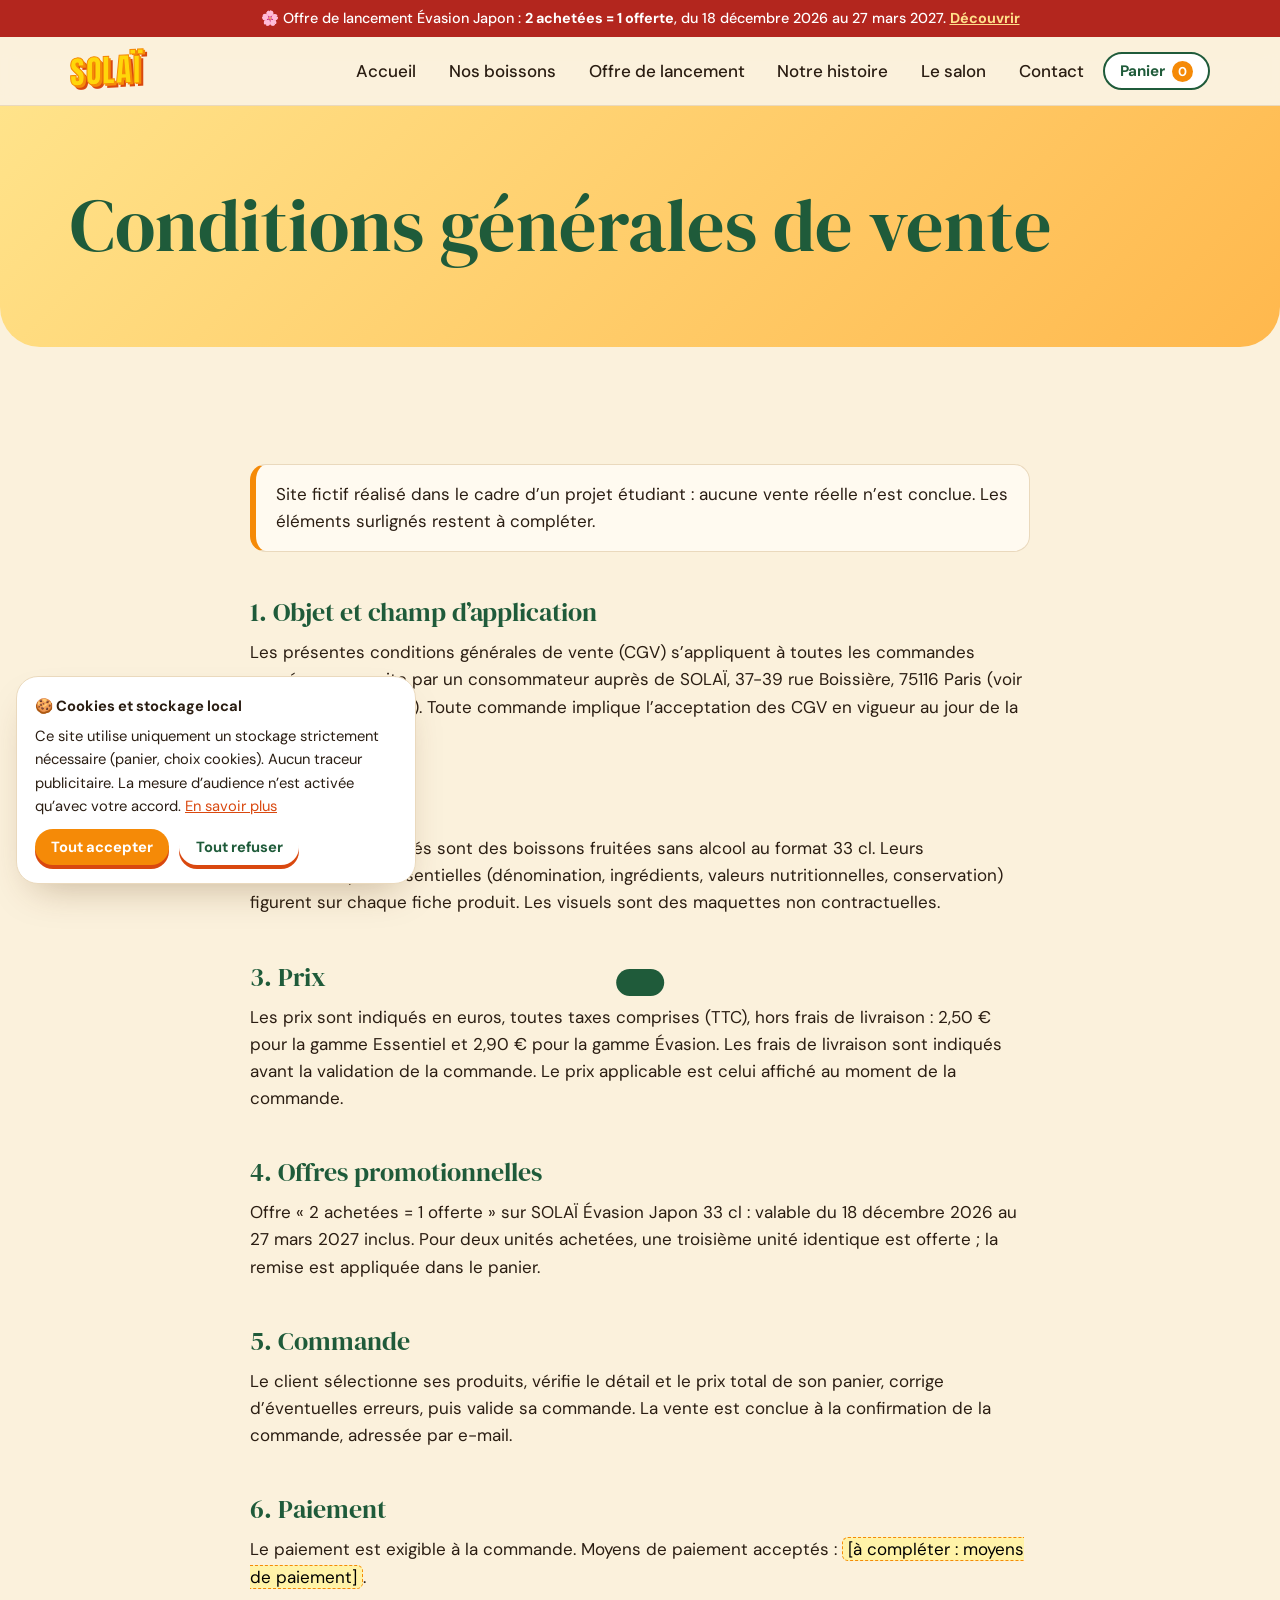
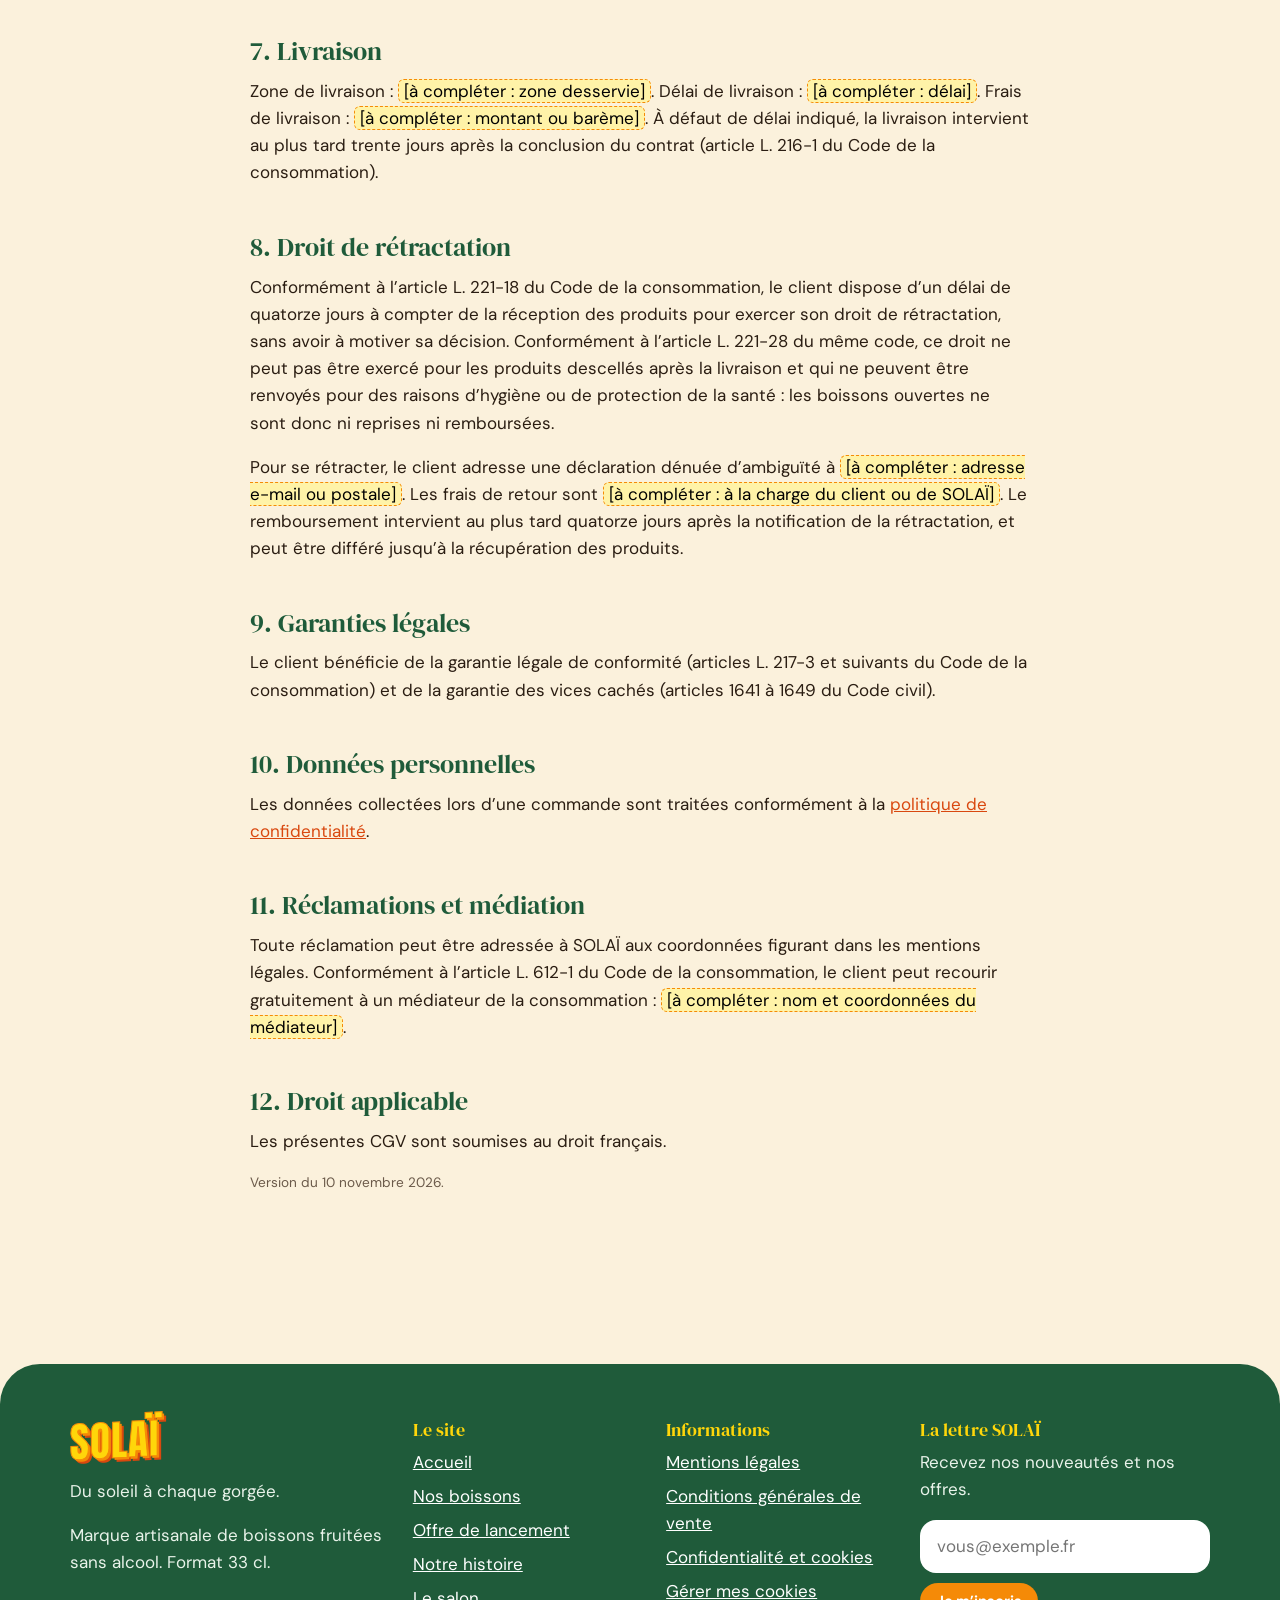
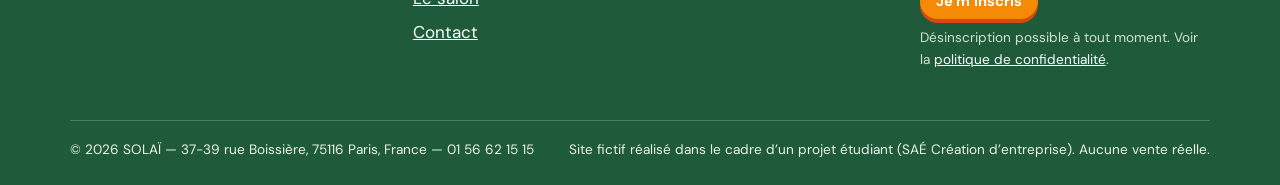
==== public/cgv.html @ 6171e7ef "Ajoute le site web SOLAÏ pour la mission 2 Site statique (accueil, boutique, fiches produit, offre d" ====
<!doctype html>
<html lang="fr">
<head>
<meta charset="utf-8">
<meta name="viewport" content="width=device-width,initial-scale=1">
<title>Conditions générales de vente | SOLAÏ</title>
<meta name="description" content="Conditions générales de vente du site SOLAÏ : prix, commande, livraison, rétractation, garanties.">
<meta name="theme-color" content="#f58a07">
<meta property="og:title" content="Conditions générales de vente | SOLAÏ">
<meta property="og:description" content="Conditions générales de vente du site SOLAÏ : prix, commande, livraison, rétractation, garanties.">
<meta property="og:image" content="assets/img/gamme.jpg">
<meta property="og:type" content="website">
<link rel="icon" href="assets/img/favicon.svg" type="image/svg+xml">
<link rel="preload" href="assets/fonts/dm-serif-display-latin-400-normal.woff2" as="font" type="font/woff2" crossorigin>
<link rel="stylesheet" href="assets/css/style.css">
</head>
<body data-page="">
<main id="contenu">
<section class="titre-page"><div class="wrap"><h1>Conditions générales de vente</h1></div></section>
<section class="section"><div class="wrap prose">
<div class="encart">Site fictif réalisé dans le cadre d’un projet étudiant : aucune vente réelle n’est conclue. Les éléments surlignés restent à compléter.</div>
<h2>1. Objet et champ d’application</h2>
<p>Les présentes conditions générales de vente (CGV) s’appliquent à toutes les commandes passées sur ce site par un consommateur auprès de SOLAÏ, 37-39 rue Boissière, 75116 Paris (voir les <a href="mentions-legales.html">mentions légales</a>). Toute commande implique l’acceptation des CGV en vigueur au jour de la commande.</p>
<h2>2. Produits</h2>
<p>Les produits proposés sont des boissons fruitées sans alcool au format 33 cl. Leurs caractéristiques essentielles (dénomination, ingrédients, valeurs nutritionnelles, conservation) figurent sur chaque fiche produit. Les visuels sont des maquettes non contractuelles.</p>
<h2>3. Prix</h2>
<p>Les prix sont indiqués en euros, toutes taxes comprises (TTC), hors frais de livraison : 2,50 € pour la gamme Essentiel et 2,90 € pour la gamme Évasion. Les frais de livraison sont indiqués avant la validation de la commande. Le prix applicable est celui affiché au moment de la commande.</p>
<h2>4. Offres promotionnelles</h2>
<p>Offre « 2 achetées = 1 offerte » sur SOLAÏ Évasion Japon 33 cl : valable du 18 décembre 2026 au 27 mars 2027 inclus. Pour deux unités achetées, une troisième unité identique est offerte ; la remise est appliquée dans le panier.</p>
<h2>5. Commande</h2>
<p>Le client sélectionne ses produits, vérifie le détail et le prix total de son panier, corrige d’éventuelles erreurs, puis valide sa commande. La vente est conclue à la confirmation de la commande, adressée par e-mail.</p>
<h2>6. Paiement</h2>
<p>Le paiement est exigible à la commande. Moyens de paiement acceptés : <mark class="todo">[à compléter : moyens de paiement]</mark>.</p>
<h2>7. Livraison</h2>
<p>Zone de livraison : <mark class="todo">[à compléter : zone desservie]</mark>. Délai de livraison : <mark class="todo">[à compléter : délai]</mark>. Frais de livraison : <mark class="todo">[à compléter : montant ou barème]</mark>. À défaut de délai indiqué, la livraison intervient au plus tard trente jours après la conclusion du contrat (article L. 216-1 du Code de la consommation).</p>
<h2>8. Droit de rétractation</h2>
<p>Conformément à l’article L. 221-18 du Code de la consommation, le client dispose d’un délai de quatorze jours à compter de la réception des produits pour exercer son droit de rétractation, sans avoir à motiver sa décision. Conformément à l’article L. 221-28 du même code, ce droit ne peut pas être exercé pour les produits descellés après la livraison et qui ne peuvent être renvoyés pour des raisons d’hygiène ou de protection de la santé : les boissons ouvertes ne sont donc ni reprises ni remboursées.</p>
<p>Pour se rétracter, le client adresse une déclaration dénuée d’ambiguïté à <mark class="todo">[à compléter : adresse e-mail ou postale]</mark>. Les frais de retour sont <mark class="todo">[à compléter : à la charge du client ou de SOLAÏ]</mark>. Le remboursement intervient au plus tard quatorze jours après la notification de la rétractation, et peut être différé jusqu’à la récupération des produits.</p>
<h2>9. Garanties légales</h2>
<p>Le client bénéficie de la garantie légale de conformité (articles L. 217-3 et suivants du Code de la consommation) et de la garantie des vices cachés (articles 1641 à 1649 du Code civil).</p>
<h2>10. Données personnelles</h2>
<p>Les données collectées lors d’une commande sont traitées conformément à la <a href="confidentialite.html">politique de confidentialité</a>.</p>
<h2>11. Réclamations et médiation</h2>
<p>Toute réclamation peut être adressée à SOLAÏ aux coordonnées figurant dans les mentions légales. Conformément à l’article L. 612-1 du Code de la consommation, le client peut recourir gratuitement à un médiateur de la consommation : <mark class="todo">[à compléter : nom et coordonnées du médiateur]</mark>.</p>
<h2>12. Droit applicable</h2>
<p>Les présentes CGV sont soumises au droit français.</p>
<p class="note">Version du 10 novembre 2026.</p>
</div></section>
</main>
<script src="assets/js/data.js"></script>
<script src="assets/js/site.js"></script>
</body>
</html>
---- public/assets/css/style.css ----
/* SOLAÏ — feuille de style. Charte : couleurs solaires, fond crème, formes arrondies. */
@font-face{font-family:"Anton";src:url("../fonts/anton-latin-400-normal.woff2") format("woff2");font-display:swap}
@font-face{font-family:"DM Serif Display";src:url("../fonts/dm-serif-display-latin-400-normal.woff2") format("woff2");font-display:swap}
@font-face{font-family:"DM Sans";font-weight:400;src:url("../fonts/dm-sans-latin-400-normal.woff2") format("woff2");font-display:swap}
@font-face{font-family:"DM Sans";font-weight:500;src:url("../fonts/dm-sans-latin-500-normal.woff2") format("woff2");font-display:swap}
@font-face{font-family:"DM Sans";font-weight:700;src:url("../fonts/dm-sans-latin-700-normal.woff2") format("woff2");font-display:swap}

:root{
  --creme:#fbf1dc; --creme-2:#f8e7d1; --papier:#fffaf0;
  --soleil:#ffd60a; --orange:#f58a07; --orange-fonce:#d9480f;
  --rouge:#b3261e; --vert:#1f5b3a; --feuille:#3fa34d;
  --encre:#2a1d12; --encre-2:#6b5a4a; --trait:#ead9bd;
  --accent:var(--orange); --accent-fonce:var(--orange-fonce); --teinte:#ffe9b0;
  --rayon:28px; --ombre:0 18px 40px -18px rgba(90,50,10,.35);
  --max:1180px;
}
*{box-sizing:border-box}
[hidden]{display:none!important}
html{scroll-behavior:smooth}
body{margin:0;font-family:"DM Sans",system-ui,sans-serif;color:var(--encre);background:var(--creme);line-height:1.6;font-size:17px;overflow-x:hidden}
img{max-width:100%;height:auto;display:block}
a{color:var(--orange-fonce)}
h1,h2,h3{font-family:"DM Serif Display",Georgia,serif;font-weight:400;line-height:1.1;margin:0 0 .5em;color:var(--vert);text-wrap:balance}
h1{font-size:clamp(2.4rem,6vw,4.6rem)}
h2{font-size:clamp(1.9rem,4vw,3rem)}
h3{font-size:1.4rem}
p{margin:0 0 1em}
.wrap{max-width:var(--max);margin:0 auto;padding:0 20px}
.section{padding:clamp(48px,8vw,96px) 0}
.surtitre{font-family:"DM Sans";text-transform:uppercase;letter-spacing:.28em;font-size:.78rem;font-weight:700;color:var(--orange-fonce);display:block;margin-bottom:.8em}
.chapo{font-size:1.15rem;color:var(--encre-2);max-width:62ch}
.centre{text-align:center}.centre .chapo{margin-inline:auto}
.sr-only{position:absolute;width:1px;height:1px;overflow:hidden;clip:rect(0 0 0 0)}
:focus-visible{outline:3px solid var(--vert);outline-offset:3px;border-radius:6px}
.skip{position:absolute;left:-999px;top:8px;background:#fff;padding:10px 16px;border-radius:10px;z-index:200}
.skip:focus{left:8px}

/* Boutons */
.btn{display:inline-flex;align-items:center;justify-content:center;gap:.5em;border:0;cursor:pointer;font:700 1rem "DM Sans",sans-serif;padding:.85em 1.5em;border-radius:999px;text-decoration:none;background:var(--accent);color:#fff;box-shadow:0 6px 0 var(--accent-fonce);transition:transform .15s,box-shadow .15s}
.btn:hover{transform:translateY(-2px);box-shadow:0 8px 0 var(--accent-fonce)}
.btn:active{transform:translateY(4px);box-shadow:0 2px 0 var(--accent-fonce)}
.btn.clair{background:#fff;color:var(--vert);box-shadow:0 6px 0 var(--trait)}
.btn.vert{background:var(--vert);box-shadow:0 6px 0 #123924}
.btn.petit{padding:.55em 1.1em;font-size:.92rem;box-shadow:0 4px 0 var(--accent-fonce)}
.btn[disabled]{opacity:.5;cursor:not-allowed}

/* Bandeau offre + en-tête */
.bandeau{background:var(--rouge);color:#fff;text-align:center;font-size:.9rem;padding:.5em 1em;font-weight:500}
.bandeau a{color:#ffe08a;font-weight:700}
.entete{position:sticky;top:0;z-index:50;background:rgba(251,241,220,.92);backdrop-filter:blur(10px);border-bottom:1px solid var(--trait)}
.entete .wrap{display:flex;align-items:center;gap:20px;min-height:68px}
.marque{font-family:"Anton",Impact,sans-serif;font-size:2rem;letter-spacing:.02em;text-decoration:none;color:var(--soleil);-webkit-text-stroke:1px var(--orange);text-shadow:2px 2px 0 var(--orange),4px 4px 0 var(--orange-fonce);line-height:1;transform:skewY(-3deg);display:inline-block}
.nav{display:flex;gap:4px;margin-left:auto;align-items:center}
.nav a{text-decoration:none;color:var(--encre);font-weight:500;padding:.5em .85em;border-radius:999px}
.nav a:hover,.nav a[aria-current=page]{background:var(--teinte);color:var(--vert)}
.panier-btn{position:relative;border:2px solid var(--vert);background:#fff;color:var(--vert);border-radius:999px;padding:.45em 1em;font:700 .95rem "DM Sans";cursor:pointer;display:flex;gap:.5em;align-items:center}
.panier-btn .nb{background:var(--orange);color:#fff;border-radius:999px;min-width:1.6em;height:1.6em;display:grid;place-items:center;font-size:.8rem}
.burger{display:none;border:0;background:none;font-size:1.7rem;cursor:pointer;color:var(--vert);margin-left:auto}
@media(max-width:900px){
  .burger{display:block}
  .nav{position:absolute;top:100%;left:0;right:0;background:var(--creme);flex-direction:column;align-items:stretch;padding:12px 20px 20px;border-bottom:1px solid var(--trait);display:none;margin:0}
  .nav.ouvert{display:flex}
  .nav a{padding:.8em 1em}
}

/* Héros */
.heros{position:relative;overflow:hidden;background:radial-gradient(circle at 78% 30%,#ffe27a 0,#ffc93c 22%,#f9a62b 45%,#f58a07 75%);color:var(--encre)}
.heros::after{content:"";position:absolute;inset:auto 0 -1px 0;height:70px;background:var(--creme);clip-path:ellipse(60% 100% at 50% 100%)}
.heros .wrap{display:grid;grid-template-columns:1.05fr 1fr;gap:30px;align-items:center;padding-block:clamp(40px,7vw,90px) clamp(90px,10vw,140px);position:relative;z-index:1}
.heros h1{color:#fff;text-shadow:0 3px 0 rgba(160,60,0,.35)}
.heros h1 em{font-style:normal;color:var(--vert);text-shadow:none}
.heros p{font-size:1.2rem;max-width:44ch;color:#4a2a05;font-weight:500}
.heros .actions{display:flex;gap:14px;flex-wrap:wrap;margin-top:1.4em}
.soleil{position:absolute;right:-12%;top:-30%;width:70vmin;aspect-ratio:1;border-radius:50%;background:repeating-conic-gradient(rgba(255,255,255,.22) 0 8deg,transparent 8deg 20deg);animation:tourne 60s linear infinite;pointer-events:none}
@keyframes tourne{to{transform:rotate(360deg)}}
.heros-visuel{position:relative;display:grid;place-items:center;min-height:340px}
.heros-visuel .logo{width:min(34%,180px);position:absolute;top:-4%;left:-2%;transform:rotate(-8deg);filter:drop-shadow(0 8px 10px rgba(120,50,0,.35));z-index:2}
.heros-visuel .canette{width:min(88%,460px);border-radius:50%;animation:flotte 5s ease-in-out infinite;filter:drop-shadow(0 30px 30px rgba(120,50,0,.4))}
@keyframes flotte{50%{transform:translateY(-14px) rotate(2deg)}}
@media(max-width:820px){.heros .wrap{grid-template-columns:1fr}.heros-visuel{order:-1;min-height:260px}.heros-visuel .canette{width:min(70%,320px)}.heros-visuel .logo{display:none}}

/* Visuel produit : fond des maquettes fondu dans la carte */
.pastille{background:var(--creme-2);border-radius:50%;aspect-ratio:1;overflow:hidden;display:grid;place-items:center}
.pastille img{width:100%;height:100%;object-fit:cover;mix-blend-mode:multiply}

/* Défilant */
.defile{background:var(--vert);color:var(--soleil);overflow:hidden;white-space:nowrap;padding:.7em 0;font-family:"Anton";letter-spacing:.12em;font-size:1.1rem;text-transform:uppercase}
.defile div{display:inline-block;animation:defile 28s linear infinite}
.defile span{margin:0 1.2em}
@keyframes defile{to{transform:translateX(-50%)}}

/* Grilles & cartes */
.grille{display:grid;gap:26px;grid-template-columns:repeat(auto-fill,minmax(250px,1fr))}
.carte{background:var(--papier);border:1px solid var(--trait);border-radius:var(--rayon);padding:22px;display:flex;flex-direction:column;position:relative;transition:transform .25s,box-shadow .25s;box-shadow:0 2px 0 var(--trait)}
.carte:hover{transform:translateY(-6px) rotate(-.6deg);box-shadow:var(--ombre)}
.carte .pastille{margin-bottom:16px;background:var(--creme-2)}
.carte:hover .pastille img{transform:scale(1.06) rotate(3deg)}
.carte .pastille img{transition:transform .4s}
.carte h3{margin:0;color:var(--c,var(--vert));font-size:1.6rem}
.carte h3 a{color:inherit;text-decoration:none}
.carte h3 a::after{content:"";position:absolute;inset:0;border-radius:var(--rayon)}
.carte .gamme{font-size:.72rem;letter-spacing:.3em;text-transform:uppercase;font-weight:700;color:var(--encre-2)}
.carte .saveurs{color:var(--encre-2);font-size:.95rem;margin:.3em 0 1em}
.carte .bas{margin-top:auto;display:flex;align-items:center;justify-content:space-between;gap:10px}
.carte .bas .btn{position:relative;z-index:2}
.prix{font-family:"DM Serif Display";font-size:1.5rem;color:var(--encre)}
.prix small{font:500 .7rem "DM Sans";color:var(--encre-2);margin-left:.3em}
.badge{position:absolute;top:14px;right:14px;z-index:2;background:var(--rouge);color:#fff;font-weight:700;font-size:.78rem;padding:.4em .8em;border-radius:999px;transform:rotate(6deg)}
.filtres{display:flex;gap:10px;flex-wrap:wrap;margin:26px 0}
.filtres button{border:2px solid var(--vert);background:transparent;color:var(--vert);padding:.5em 1.2em;border-radius:999px;font:700 .95rem "DM Sans";cursor:pointer}
.filtres button[aria-pressed=true]{background:var(--vert);color:#fff}

/* Deux gammes */
.duo{display:grid;grid-template-columns:1fr 1fr;gap:26px}
.duo article{border-radius:var(--rayon);padding:34px;position:relative;overflow:hidden;min-height:300px}
.duo .ess{background:linear-gradient(140deg,#ffe38a,#ffb84d)}
.duo .eva{background:linear-gradient(140deg,#f6c1cf,#b98bd6 60%,#6b2a78);color:#fff}
.duo .eva h3,.duo .eva .surtitre{color:#fff}
.duo h3{font-size:2.2rem}
.duo p{max-width:30ch}
.duo img{position:absolute;right:-30px;bottom:-40px;width:210px;border-radius:50%;transform:rotate(8deg);box-shadow:var(--ombre)}
@media(max-width:760px){.duo{grid-template-columns:1fr}.duo img{width:150px}}

/* Valeurs */
.valeurs{display:grid;gap:20px;grid-template-columns:repeat(auto-fit,minmax(220px,1fr))}
.valeur{background:var(--papier);border-radius:var(--rayon);padding:26px;border:1px solid var(--trait)}
.valeur .ico{font-size:2rem;width:60px;height:60px;border-radius:50%;background:var(--teinte);display:grid;place-items:center;margin-bottom:12px}
.valeur h3{margin-bottom:.3em}

/* Bloc offre */
.offre{background:linear-gradient(135deg,#ffd9e3,#f7a8bb);border-radius:calc(var(--rayon)*1.4);padding:clamp(26px,5vw,56px);display:grid;grid-template-columns:1fr 1.1fr;gap:30px;align-items:center;position:relative;overflow:hidden}
.offre h2{color:var(--rouge)}
.offre .macaron{position:absolute;top:22px;left:22px;width:118px;aspect-ratio:1;border-radius:50%;background:var(--rouge);color:#fff;display:grid;place-items:center;text-align:center;font-family:"Anton";line-height:1.05;font-size:1.15rem;transform:rotate(-12deg);box-shadow:0 0 0 6px #fff,0 0 0 9px var(--rouge);z-index:2}
.offre .accroche{display:inline-block;background:var(--rouge);color:#fff;border-radius:999px;padding:.5em 1.2em;font-weight:700;margin-bottom:1em}
.offre .pastille{background:#fbe9de;max-width:400px;margin:auto}
.compte{display:flex;gap:12px;margin:1.2em 0;flex-wrap:wrap}
.compte div{background:#fff;border-radius:18px;padding:.6em .9em;min-width:74px;text-align:center}
.compte b{font-family:"Anton";font-size:2rem;display:block;color:var(--rouge);line-height:1}
.compte span{font-size:.72rem;text-transform:uppercase;letter-spacing:.12em;color:var(--encre-2)}
.petale{position:absolute;top:-30px;width:14px;height:18px;background:#fff;border-radius:80% 10% 80% 10%;opacity:.8;animation:tombe linear infinite;pointer-events:none}
@keyframes tombe{to{transform:translate(-80px,700px) rotate(520deg)}}
@media(max-width:820px){.offre{grid-template-columns:1fr}.offre .macaron{width:92px;font-size:.95rem}}

/* Quiz */
.quiz{background:var(--vert);color:#fff;border-radius:calc(var(--rayon)*1.4);padding:clamp(26px,5vw,56px)}
.quiz h2,.quiz h3{color:var(--soleil)}
.quiz .reponses{display:grid;gap:12px;grid-template-columns:repeat(auto-fit,minmax(200px,1fr));margin-top:1em}
.quiz .reponses button{background:rgba(255,255,255,.1);color:#fff;border:2px solid rgba(255,255,255,.4);border-radius:20px;padding:1em;font:500 1rem "DM Sans";cursor:pointer;text-align:left}
.quiz .reponses button:hover{background:var(--soleil);color:var(--vert);border-color:var(--soleil)}
.quiz .progres{height:8px;background:rgba(255,255,255,.2);border-radius:99px;overflow:hidden;margin:1em 0}
.quiz .progres i{display:block;height:100%;background:var(--soleil);transition:width .3s}
.quiz .resultat{display:grid;grid-template-columns:200px 1fr;gap:26px;align-items:center}
@media(max-width:640px){.quiz .resultat{grid-template-columns:1fr}.quiz .resultat .pastille{max-width:200px}}

/* Fiche produit */
.fiche{display:grid;grid-template-columns:1fr 1fr;gap:clamp(24px,5vw,60px);align-items:start;padding-block:40px}
.fiche-visuel{position:sticky;top:90px}
.fiche-visuel .pastille{background:var(--teinte-produit,var(--creme-2));max-width:480px;margin:auto;box-shadow:var(--ombre)}
.vues{display:flex;gap:10px;justify-content:center;margin-top:16px}
.vues button{border:2px solid var(--trait);background:#fff;border-radius:999px;padding:.4em 1em;font:700 .85rem "DM Sans";cursor:pointer}
.vues button[aria-pressed=true]{border-color:var(--c);background:var(--c);color:#fff}
.fiche h1{color:var(--c);font-size:clamp(2.4rem,5vw,3.6rem);margin-bottom:.1em}
.fiche .gamme{letter-spacing:.35em;text-transform:uppercase;font-size:.8rem;font-weight:700;color:var(--encre-2)}
.puces{display:flex;gap:8px;flex-wrap:wrap;margin:1em 0}
.puces span{background:var(--teinte-produit,var(--teinte));border-radius:999px;padding:.3em .9em;font-size:.88rem;font-weight:500}
.achat{display:flex;gap:16px;align-items:center;flex-wrap:wrap;margin:1.4em 0;padding:18px;background:var(--papier);border:1px solid var(--trait);border-radius:var(--rayon)}
.qte{display:inline-flex;align-items:center;border:2px solid var(--trait);border-radius:999px;background:#fff}
.qte button{border:0;background:none;width:38px;height:38px;font-size:1.2rem;cursor:pointer;color:var(--vert)}
.qte output{min-width:2ch;text-align:center;font-weight:700}
details{border-top:1px solid var(--trait);padding:.9em 0}
details summary{cursor:pointer;font-weight:700;color:var(--vert);list-style:none;display:flex;justify-content:space-between}
details summary::after{content:"+";font-size:1.3rem}
details[open] summary::after{content:"–"}
details>*:not(summary){margin-top:.8em}
table.nutri{width:100%;border-collapse:collapse;font-size:.95rem}
table.nutri th,table.nutri td{border-bottom:1px solid var(--trait);padding:.45em .3em;text-align:left;font-weight:400}
table.nutri td:last-child,table.nutri th:last-child{text-align:right}
table.nutri thead th{font-weight:700}
table.nutri .sous th{padding-left:1.4em;color:var(--encre-2)}
.note{font-size:.85rem;color:var(--encre-2)}
@media(max-width:820px){.fiche{grid-template-columns:1fr}.fiche-visuel{position:static}}
.fil{font-size:.88rem;color:var(--encre-2);padding-top:22px}
.fil a{color:inherit}

/* Pages de contenu */
.titre-page{background:linear-gradient(135deg,#ffe38a,#ffb84d);padding:clamp(40px,7vw,80px) 0;border-radius:0 0 40px 40px}
.titre-page h1{color:var(--vert);margin:0}
.prose{max-width:820px}
.prose h2{font-size:1.6rem;margin-top:1.8em}
.prose li{margin-bottom:.4em}
mark.todo{background:#fff3a8;border:1px dashed var(--orange);padding:0 .3em;border-radius:6px}
.encart{background:var(--papier);border:1px solid var(--trait);border-left:6px solid var(--orange);border-radius:16px;padding:16px 20px;margin:1.2em 0}
.deux{display:grid;grid-template-columns:1fr 1fr;gap:clamp(24px,5vw,60px);align-items:center}
@media(max-width:820px){.deux{grid-template-columns:1fr}}
.photo{border-radius:var(--rayon);box-shadow:var(--ombre)}
.etapes{counter-reset:e;display:grid;gap:18px;grid-template-columns:repeat(auto-fit,minmax(230px,1fr));padding:0;list-style:none}
.etapes li{counter-increment:e;background:var(--papier);border:1px solid var(--trait);border-radius:var(--rayon);padding:24px}
.etapes li::before{content:counter(e);font-family:"Anton";font-size:2.4rem;color:var(--orange);display:block;line-height:1}

/* Formulaires */
form.f{display:grid;gap:14px;max-width:560px}
label{font-weight:700;font-size:.92rem;display:grid;gap:6px}
input,textarea,select{font:inherit;padding:.75em 1em;border:2px solid var(--trait);border-radius:16px;background:#fff;color:var(--encre);width:100%}
input:focus,textarea:focus,select:focus{border-color:var(--orange);outline:0}
label.case{display:flex;gap:10px;align-items:flex-start;font-weight:400}
label.case input{width:auto;margin-top:.3em}
.ok{background:#e3f4e1;border:1px solid var(--feuille);border-radius:16px;padding:14px 18px;color:#174d24}
.ligne{display:flex;gap:10px;flex-wrap:wrap}
.ligne input{flex:1;min-width:200px}

/* Panier */
.voile{position:fixed;inset:0;background:rgba(42,29,18,.5);opacity:0;pointer-events:none;transition:.25s;z-index:90}
.voile.ouvert{opacity:1;pointer-events:auto}
.tiroir{position:fixed;top:0;right:0;bottom:0;width:min(440px,100%);background:var(--creme);z-index:100;transform:translateX(105%);transition:transform .3s;display:flex;flex-direction:column;visibility:hidden}
.tiroir.ouvert{transform:none;visibility:visible;box-shadow:-20px 0 50px rgba(0,0,0,.2)}
.tiroir header{display:flex;justify-content:space-between;align-items:center;padding:18px 22px;border-bottom:1px solid var(--trait)}
.tiroir header h2{font-size:1.6rem;margin:0}
.fermer{border:0;background:none;font-size:1.8rem;cursor:pointer;color:var(--vert);line-height:1}
.tiroir .contenu{flex:1;overflow:auto;padding:16px 22px}
.tiroir footer{padding:18px 22px;border-top:1px solid var(--trait);background:var(--papier)}
.ligne-panier{display:grid;grid-template-columns:64px 1fr auto;gap:12px;align-items:center;padding:12px 0;border-bottom:1px dashed var(--trait)}
.ligne-panier .pastille{width:64px}
.ligne-panier b{display:block}
.ligne-panier .qte button{width:30px;height:30px}
.total{display:flex;justify-content:space-between;margin:.25em 0}
.total.gros{font-family:"DM Serif Display";font-size:1.4rem}
.total.remise{color:var(--rouge);font-weight:700}
.toast{position:fixed;left:50%;bottom:24px;transform:translate(-50%,120px);background:var(--vert);color:#fff;padding:.8em 1.4em;border-radius:999px;z-index:120;transition:transform .3s;font-weight:500;max-width:90vw}
.toast.vu{transform:translate(-50%,0)}

/* Cookies */
.cookies{position:fixed;left:16px;bottom:16px;max-width:400px;background:#fff;border:1px solid var(--trait);border-radius:22px;padding:18px;box-shadow:var(--ombre);z-index:80;font-size:.92rem}
.cookies .ligne{margin-top:10px}

/* Pied */
.pied{background:var(--vert);color:#e9f3ea;margin-top:60px;padding:56px 0 24px;border-radius:40px 40px 0 0}
.pied a{color:#fff}
.pied .cols{display:grid;gap:30px;grid-template-columns:1.4fr 1fr 1fr 1.3fr}
.pied h3{color:var(--soleil);font-size:1.15rem}
.pied ul{list-style:none;padding:0;margin:0}
.pied li{margin-bottom:.4em}
.pied .marque{font-size:2.6rem;margin-bottom:.4em}
.pied input{border:0}
.pied .bas{border-top:1px solid rgba(255,255,255,.2);margin-top:36px;padding-top:18px;font-size:.85rem;display:flex;justify-content:space-between;gap:12px;flex-wrap:wrap}
@media(max-width:860px){.pied .cols{grid-template-columns:1fr 1fr}}
@media(max-width:520px){.pied .cols{grid-template-columns:1fr}}

/* Apparition au défilement */
.reveler{opacity:0;transform:translateY(26px);transition:opacity .6s,transform .6s}
.reveler.vu{opacity:1;transform:none}
@media(prefers-reduced-motion:reduce){*{animation:none!important;transition:none!important}.reveler{opacity:1;transform:none}}
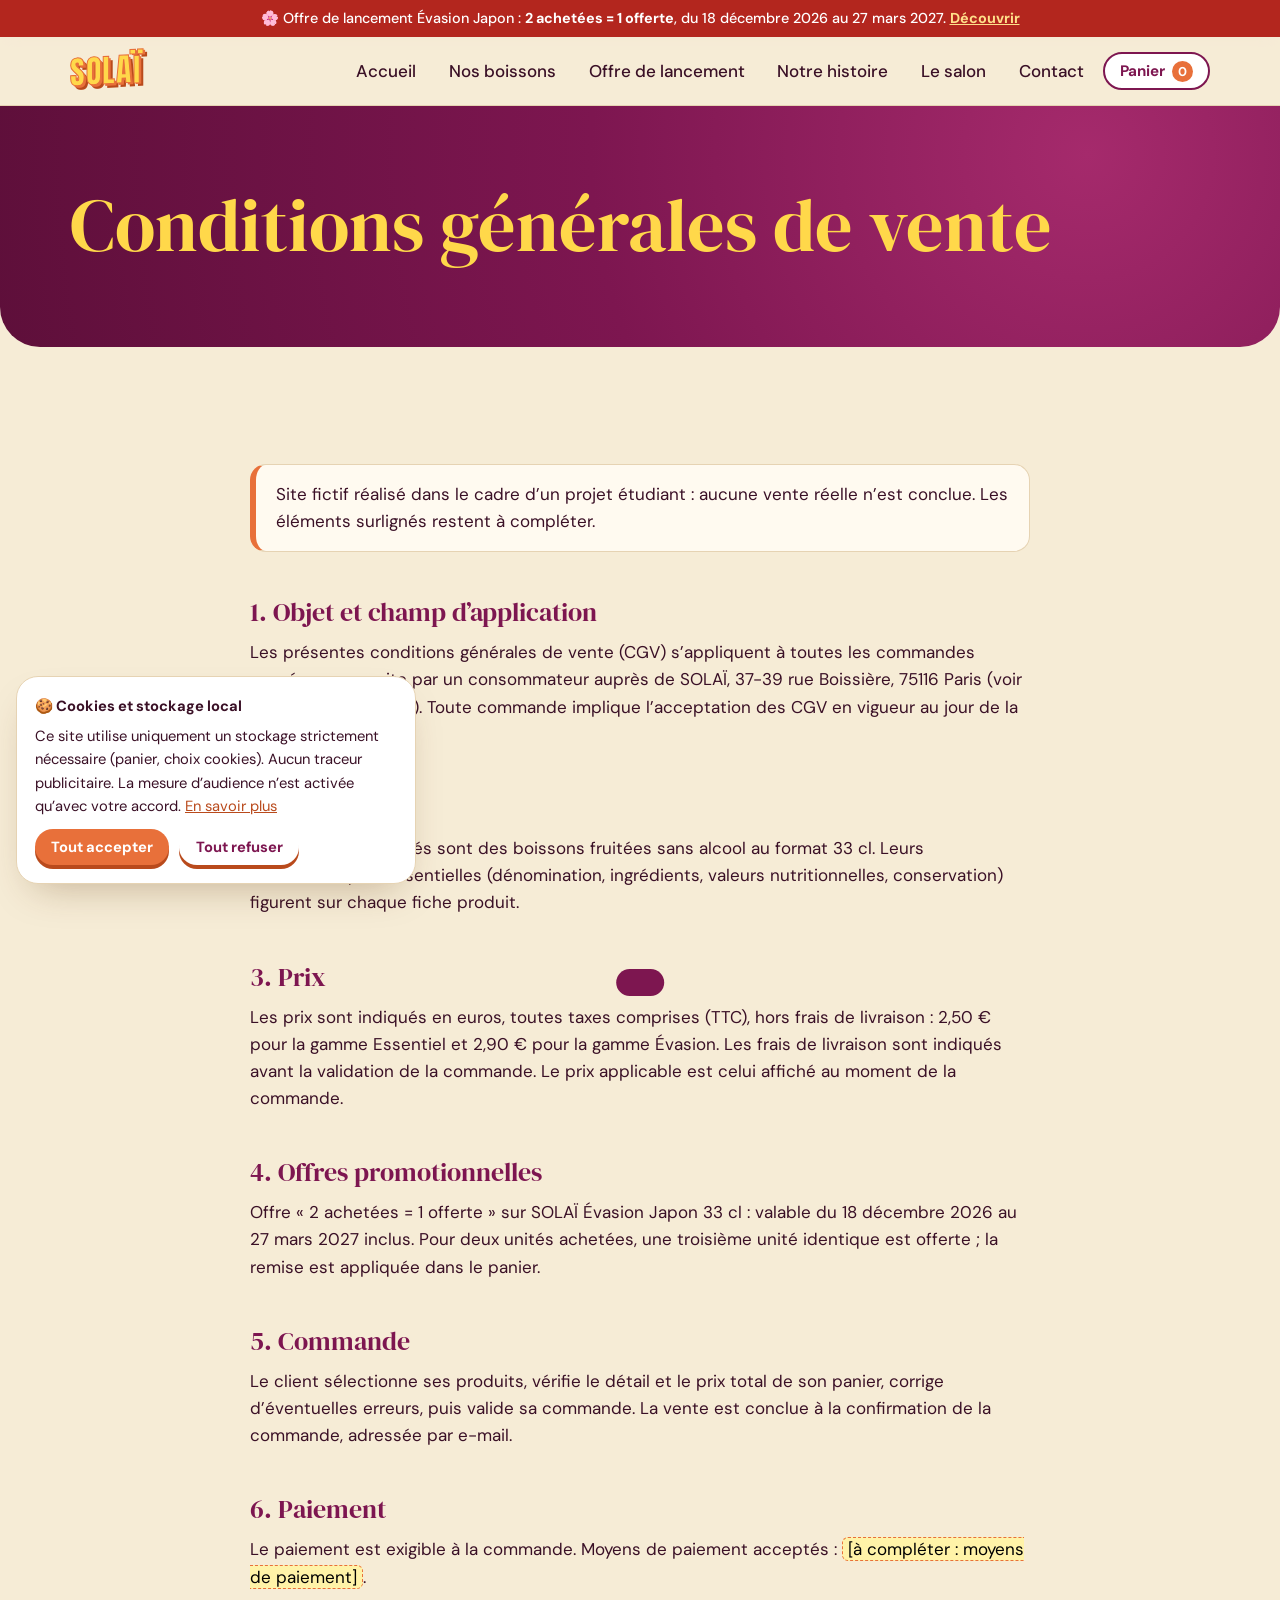
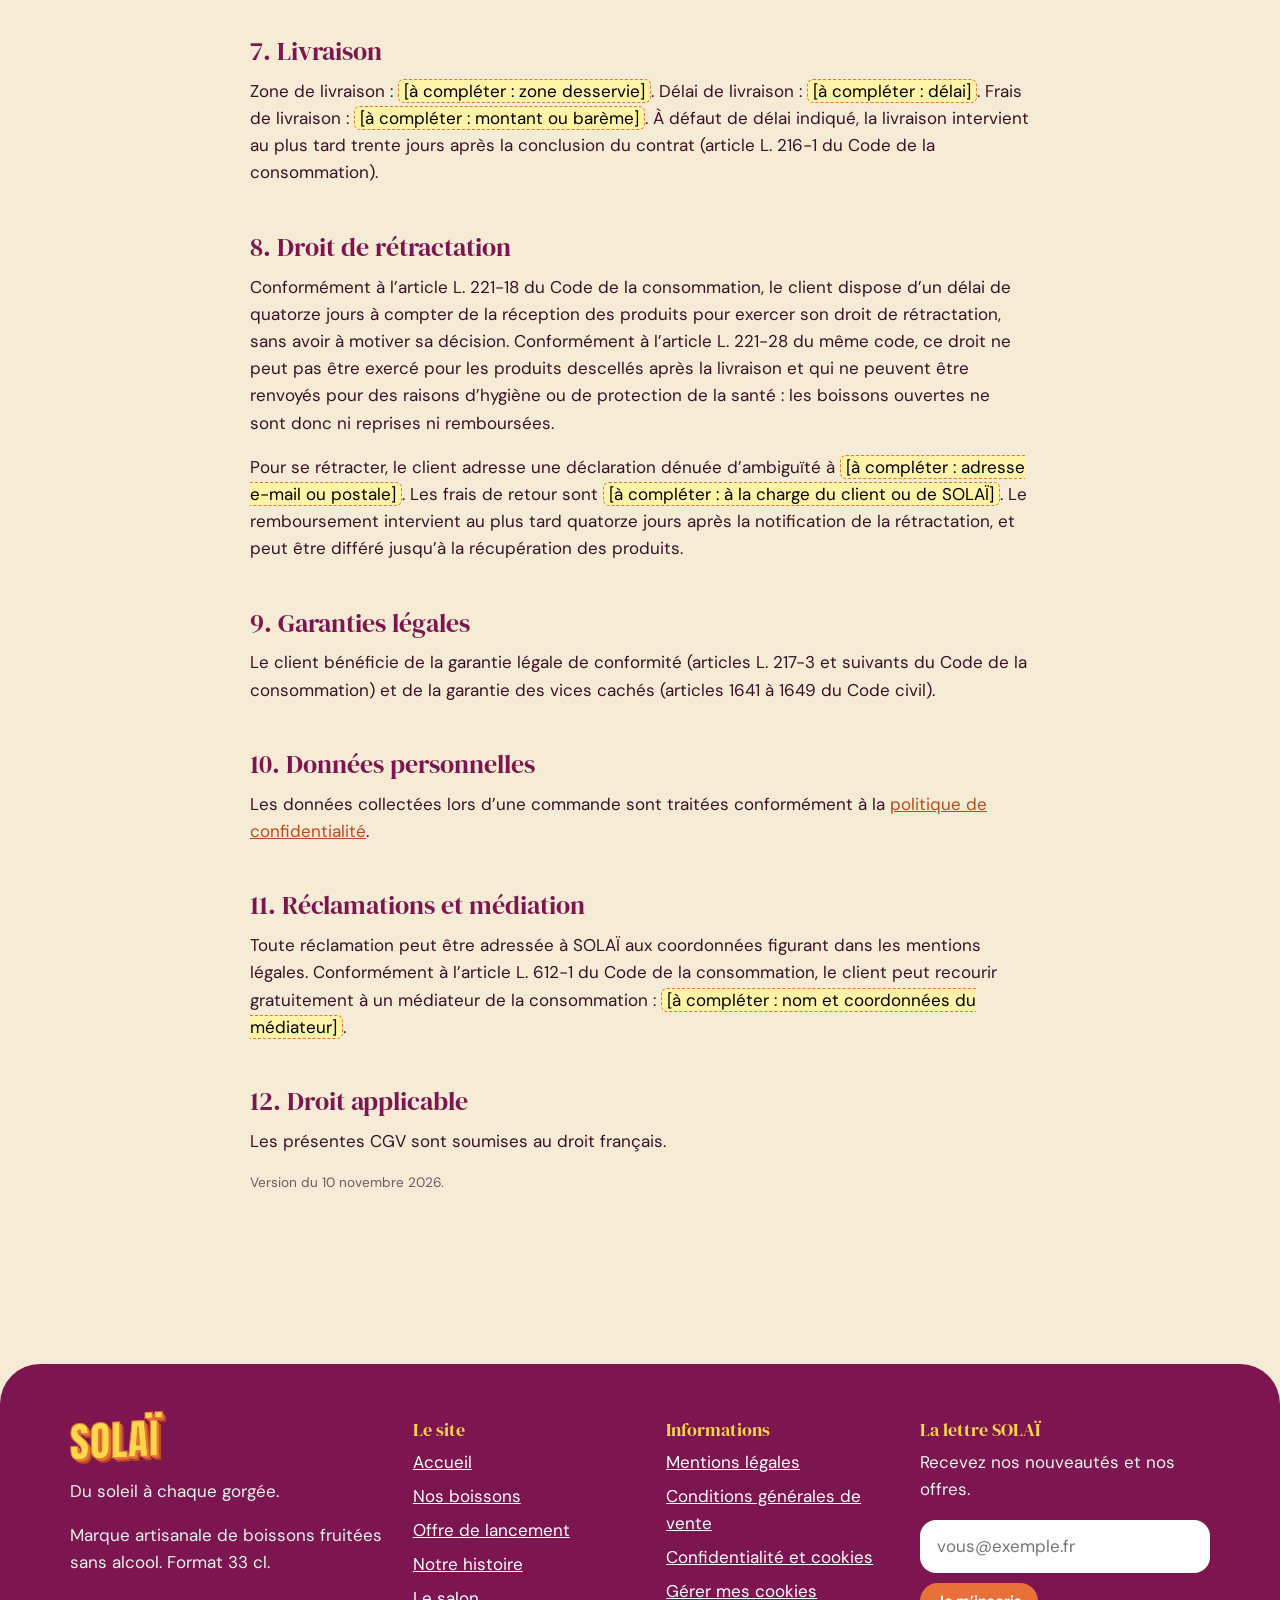
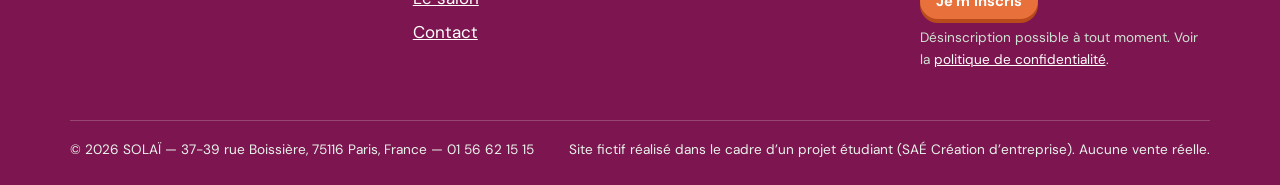
==== commit 48fc4335: "Refonte du site : nouveaux visuels, carrousel, palette et fiches produit Retire les faces arrière et" ====
--- a/public/cgv.html
+++ b/public/cgv.html
@@ -22,7 +22,7 @@
 <h2>1. Objet et champ d’application</h2>
 <p>Les présentes conditions générales de vente (CGV) s’appliquent à toutes les commandes passées sur ce site par un consommateur auprès de SOLAÏ, 37-39 rue Boissière, 75116 Paris (voir les <a href="mentions-legales.html">mentions légales</a>). Toute commande implique l’acceptation des CGV en vigueur au jour de la commande.</p>
 <h2>2. Produits</h2>
-<p>Les produits proposés sont des boissons fruitées sans alcool au format 33 cl. Leurs caractéristiques essentielles (dénomination, ingrédients, valeurs nutritionnelles, conservation) figurent sur chaque fiche produit. Les visuels sont des maquettes non contractuelles.</p>
+<p>Les produits proposés sont des boissons fruitées sans alcool au format 33 cl. Leurs caractéristiques essentielles (dénomination, ingrédients, valeurs nutritionnelles, conservation) figurent sur chaque fiche produit.</p>
 <h2>3. Prix</h2>
 <p>Les prix sont indiqués en euros, toutes taxes comprises (TTC), hors frais de livraison : 2,50 € pour la gamme Essentiel et 2,90 € pour la gamme Évasion. Les frais de livraison sont indiqués avant la validation de la commande. Le prix applicable est celui affiché au moment de la commande.</p>
 <h2>4. Offres promotionnelles</h2>
--- a/public/assets/css/style.css
+++ b/public/assets/css/style.css
@@ -6,11 +6,11 @@
 @font-face{font-family:"DM Sans";font-weight:700;src:url("../fonts/dm-sans-latin-700-normal.woff2") format("woff2");font-display:swap}
 
 :root{
-  --creme:#fbf1dc; --creme-2:#f8e7d1; --papier:#fffaf0;
-  --soleil:#ffd60a; --orange:#f58a07; --orange-fonce:#d9480f;
-  --rouge:#b3261e; --vert:#1f5b3a; --feuille:#3fa34d;
-  --encre:#2a1d12; --encre-2:#6b5a4a; --trait:#ead9bd;
-  --accent:var(--orange); --accent-fonce:var(--orange-fonce); --teinte:#ffe9b0;
+  --creme:#f6ecd6; --creme-2:#f1e2c4; --papier:#fffaf0;
+  --soleil:#ffd84a; --orange:#e8703a; --orange-fonce:#b94a1c;
+  --rouge:#b3261e; --vert:#7d1650; --feuille:#3fa34d;
+  --encre:#3a1026; --encre-2:#765468; --trait:#e6d3b3;
+  --accent:var(--orange); --accent-fonce:var(--orange-fonce); --teinte:#fbd9c5;
   --rayon:28px; --ombre:0 18px 40px -18px rgba(90,50,10,.35);
   --max:1180px;
 }
@@ -40,14 +40,14 @@
 .btn:hover{transform:translateY(-2px);box-shadow:0 8px 0 var(--accent-fonce)}
 .btn:active{transform:translateY(4px);box-shadow:0 2px 0 var(--accent-fonce)}
 .btn.clair{background:#fff;color:var(--vert);box-shadow:0 6px 0 var(--trait)}
-.btn.vert{background:var(--vert);box-shadow:0 6px 0 #123924}
+.btn.vert{background:var(--vert);box-shadow:0 6px 0 #4d0c31}
 .btn.petit{padding:.55em 1.1em;font-size:.92rem;box-shadow:0 4px 0 var(--accent-fonce)}
 .btn[disabled]{opacity:.5;cursor:not-allowed}
 
 /* Bandeau offre + en-tête */
 .bandeau{background:var(--rouge);color:#fff;text-align:center;font-size:.9rem;padding:.5em 1em;font-weight:500}
 .bandeau a{color:#ffe08a;font-weight:700}
-.entete{position:sticky;top:0;z-index:50;background:rgba(251,241,220,.92);backdrop-filter:blur(10px);border-bottom:1px solid var(--trait)}
+.entete{position:sticky;top:0;z-index:50;background:rgba(246,236,214,.92);backdrop-filter:blur(10px);border-bottom:1px solid var(--trait)}
 .entete .wrap{display:flex;align-items:center;gap:20px;min-height:68px}
 .marque{font-family:"Anton",Impact,sans-serif;font-size:2rem;letter-spacing:.02em;text-decoration:none;color:var(--soleil);-webkit-text-stroke:1px var(--orange);text-shadow:2px 2px 0 var(--orange),4px 4px 0 var(--orange-fonce);line-height:1;transform:skewY(-3deg);display:inline-block}
 .nav{display:flex;gap:4px;margin-left:auto;align-items:center}
@@ -75,13 +75,14 @@
 @keyframes tourne{to{transform:rotate(360deg)}}
 .heros-visuel{position:relative;display:grid;place-items:center;min-height:340px}
 .heros-visuel .logo{width:min(34%,180px);position:absolute;top:-4%;left:-2%;transform:rotate(-8deg);filter:drop-shadow(0 8px 10px rgba(120,50,0,.35));z-index:2}
-.heros-visuel .canette{width:min(88%,460px);border-radius:50%;animation:flotte 5s ease-in-out infinite;filter:drop-shadow(0 30px 30px rgba(120,50,0,.4))}
+.heros-visuel .canette{width:min(88%,460px);animation:flotte 5s ease-in-out infinite}
 @keyframes flotte{50%{transform:translateY(-14px) rotate(2deg)}}
 @media(max-width:820px){.heros .wrap{grid-template-columns:1fr}.heros-visuel{order:-1;min-height:260px}.heros-visuel .canette{width:min(70%,320px)}.heros-visuel .logo{display:none}}
 
 /* Visuel produit : fond des maquettes fondu dans la carte */
-.pastille{background:var(--creme-2);border-radius:50%;aspect-ratio:1;overflow:hidden;display:grid;place-items:center}
-.pastille img{width:100%;height:100%;object-fit:cover;mix-blend-mode:multiply}
+.pastille{background:none!important;aspect-ratio:1;display:grid;place-items:center}
+.pastille img{width:100%;height:100%;object-fit:contain;filter:drop-shadow(0 14px 14px rgba(90,50,10,.28))}
+.ligne-panier .pastille img{filter:none}
 
 /* Défilant */
 .defile{background:var(--vert);color:var(--soleil);overflow:hidden;white-space:nowrap;padding:.7em 0;font-family:"Anton";letter-spacing:.12em;font-size:1.1rem;text-transform:uppercase}
@@ -91,9 +92,10 @@
 
 /* Grilles & cartes */
 .grille{display:grid;gap:26px;grid-template-columns:repeat(auto-fill,minmax(250px,1fr))}
-.carte{background:var(--papier);border:1px solid var(--trait);border-radius:var(--rayon);padding:22px;display:flex;flex-direction:column;position:relative;transition:transform .25s,box-shadow .25s;box-shadow:0 2px 0 var(--trait)}
+.grille[data-grille=Essentiel]{grid-template-columns:repeat(auto-fit,minmax(250px,380px))}
+.carte{background:var(--t,var(--papier));border-radius:var(--rayon);padding:0 22px 22px;margin-top:70px;display:flex;flex-direction:column;position:relative;transition:transform .25s,box-shadow .25s;}
 .carte:hover{transform:translateY(-6px) rotate(-.6deg);box-shadow:var(--ombre)}
-.carte .pastille{margin-bottom:16px;background:var(--creme-2)}
+.carte .pastille{margin:-70px auto 12px;width:82%}
 .carte:hover .pastille img{transform:scale(1.06) rotate(3deg)}
 .carte .pastille img{transition:transform .4s}
 .carte h3{margin:0;color:var(--c,var(--vert));font-size:1.6rem}
@@ -118,7 +120,7 @@
 .duo .eva h3,.duo .eva .surtitre{color:#fff}
 .duo h3{font-size:2.2rem}
 .duo p{max-width:30ch}
-.duo img{position:absolute;right:-30px;bottom:-40px;width:210px;border-radius:50%;transform:rotate(8deg);box-shadow:var(--ombre)}
+.duo img{position:absolute;right:-20px;bottom:-30px;width:210px;transform:rotate(8deg);filter:drop-shadow(0 14px 14px rgba(60,30,0,.3))}
 @media(max-width:760px){.duo{grid-template-columns:1fr}.duo img{width:150px}}
 
 /* Valeurs */
@@ -146,7 +148,7 @@
 .quiz h2,.quiz h3{color:var(--soleil)}
 .quiz .reponses{display:grid;gap:12px;grid-template-columns:repeat(auto-fit,minmax(200px,1fr));margin-top:1em}
 .quiz .reponses button{background:rgba(255,255,255,.1);color:#fff;border:2px solid rgba(255,255,255,.4);border-radius:20px;padding:1em;font:500 1rem "DM Sans";cursor:pointer;text-align:left}
-.quiz .reponses button:hover{background:var(--soleil);color:var(--vert);border-color:var(--soleil)}
+
 .quiz .progres{height:8px;background:rgba(255,255,255,.2);border-radius:99px;overflow:hidden;margin:1em 0}
 .quiz .progres i{display:block;height:100%;background:var(--soleil);transition:width .3s}
 .quiz .resultat{display:grid;grid-template-columns:200px 1fr;gap:26px;align-items:center}
@@ -155,7 +157,7 @@
 /* Fiche produit */
 .fiche{display:grid;grid-template-columns:1fr 1fr;gap:clamp(24px,5vw,60px);align-items:start;padding-block:40px}
 .fiche-visuel{position:sticky;top:90px}
-.fiche-visuel .pastille{background:var(--teinte-produit,var(--creme-2));max-width:480px;margin:auto;box-shadow:var(--ombre)}
+.fiche-visuel .pastille{max-width:480px;margin:auto}
 .vues{display:flex;gap:10px;justify-content:center;margin-top:16px}
 .vues button{border:2px solid var(--trait);background:#fff;border-radius:999px;padding:.4em 1em;font:700 .85rem "DM Sans";cursor:pointer}
 .vues button[aria-pressed=true]{border-color:var(--c);background:var(--c);color:#fff}
@@ -183,8 +185,10 @@
 .fil a{color:inherit}
 
 /* Pages de contenu */
-.titre-page{background:linear-gradient(135deg,#ffe38a,#ffb84d);padding:clamp(40px,7vw,80px) 0;border-radius:0 0 40px 40px}
-.titre-page h1{color:var(--vert);margin:0}
+.titre-page{background:radial-gradient(circle at 85% 20%,#a52a6c 0,#7d1650 45%,#5e0f3a 100%);padding:clamp(40px,7vw,80px) 0;border-radius:0 0 40px 40px}
+.titre-page h1{color:var(--soleil);margin:0}
+.titre-page .surtitre{color:#f6b79a}
+.titre-page .chapo{color:#f6ecd6!important}
 .prose{max-width:820px}
 .prose h2{font-size:1.6rem;margin-top:1.8em}
 .prose li{margin-bottom:.4em}
@@ -249,3 +253,43 @@
 .reveler{opacity:0;transform:translateY(26px);transition:opacity .6s,transform .6s}
 .reveler.vu{opacity:1;transform:none}
 @media(prefers-reduced-motion:reduce){*{animation:none!important;transition:none!important}.reveler{opacity:1;transform:none}}
+
+/* ---------- Refonte : accueil, carrousel, moments, bannière produit ---------- */
+.accueil{background:radial-gradient(circle at 12% 0,#ffe9a8 0,transparent 42%),radial-gradient(circle at 95% 10%,#fbd0bd 0,transparent 38%),var(--creme);padding:clamp(28px,5vw,60px) 0 clamp(36px,5vw,64px)}
+.accueil-tete{display:grid;grid-template-columns:auto 1fr;gap:clamp(20px,4vw,50px);align-items:center;margin-bottom:clamp(26px,4vw,44px)}
+.accueil-tete .logo{width:clamp(130px,20vw,250px);transform:rotate(-6deg);filter:drop-shadow(0 10px 12px rgba(160,80,0,.3));animation:flotte 6s ease-in-out infinite}
+.accueil h1{color:var(--vert);font-size:clamp(2.3rem,5.4vw,4.4rem);margin-bottom:.25em}
+.accueil h1 em{font-style:normal;color:var(--orange)}
+.accueil .actions{display:flex;gap:14px;flex-wrap:wrap;margin-top:1.2em}
+@media(max-width:640px){.accueil-tete{grid-template-columns:1fr;text-align:center}.accueil-tete .logo{margin:auto}.accueil .actions{justify-content:center}}
+.carrousel{position:relative;border-radius:calc(var(--rayon)*1.3);overflow:hidden;box-shadow:var(--ombre)}
+.piste{display:flex;overflow-x:auto;scroll-snap-type:x mandatory;scrollbar-width:none}
+.piste::-webkit-scrollbar{display:none}
+.diapo{flex:0 0 100%;scroll-snap-align:start;position:relative;display:block;color:#fff;text-decoration:none}
+.diapo img{width:100%;aspect-ratio:1194/669;object-fit:cover}
+.diapo span{position:absolute;left:18px;bottom:16px;background:rgba(58,16,38,.82);padding:.4em 1em;border-radius:999px;font-weight:700;font-size:.9rem}
+.fleche{position:absolute;top:50%;transform:translateY(-50%);width:46px;height:46px;border-radius:50%;border:0;background:rgba(255,250,240,.9);color:var(--vert);font-size:1.7rem;line-height:1;cursor:pointer;display:grid;place-items:center}
+.fleche.prec{left:14px}.fleche.suiv{right:14px}
+.fleche:hover{background:#fff}
+.points{position:absolute;right:18px;bottom:20px;display:flex;gap:8px}
+.points button{width:11px;height:11px;border-radius:50%;border:2px solid #fff;background:transparent;padding:0;cursor:pointer}
+.points button[aria-current=true]{background:#fff;width:28px;border-radius:99px}
+@media(max-width:640px){.diapo span{font-size:.72rem;left:10px;bottom:10px}.points{right:10px;bottom:14px}.fleche{width:34px;height:34px;font-size:1.3rem}}
+.gamme-tete{display:flex;justify-content:space-between;align-items:end;gap:24px;flex-wrap:wrap;border-bottom:2px solid var(--trait);padding-bottom:14px;margin-bottom:10px}
+.gamme-tete h2{margin:0}.gamme-tete p{max-width:40ch;margin:0;color:var(--encre-2)}
+.moments{display:grid;gap:22px;grid-template-columns:repeat(auto-fit,minmax(250px,1fr));margin-top:34px}
+.moments article{position:relative;overflow:hidden;border-radius:var(--rayon);padding:28px 28px 150px;background:linear-gradient(150deg,var(--f),var(--g));min-height:330px}
+.moments article>span{font-family:"Anton";font-size:3rem;line-height:1;opacity:.35}
+.moments h3{font-size:1.8rem;margin:.2em 0;color:var(--encre)}
+.moments p{max-width:24ch}
+.moments .clair,.moments .clair h3{color:#fff}
+.moments img{position:absolute;right:-18px;bottom:-34px;width:190px;transform:rotate(-8deg);filter:drop-shadow(0 12px 12px rgba(40,10,20,.35));transition:transform .4s}
+.moments article:hover img{transform:rotate(4deg) scale(1.06)}
+.banniere{width:100%;border-radius:calc(var(--rayon)*1.3);margin-top:22px;box-shadow:var(--ombre)}
+.fiche-visuel{background:var(--teinte-produit,var(--creme-2));border-radius:calc(var(--rayon)*1.3);padding:28px}
+.fiche{grid-template-columns:.8fr 1.2fr}
+@media(max-width:820px){.fiche{grid-template-columns:1fr}.fiche-visuel .pastille{max-width:260px}}
+.pied{background:var(--vert)}
+.valeur{border:0;background:var(--papier);box-shadow:0 2px 0 var(--trait)}
+.grille[data-grille=Évasion]{grid-template-columns:repeat(auto-fit,minmax(240px,1fr))}
+.badge{top:-58px;right:-6px}
